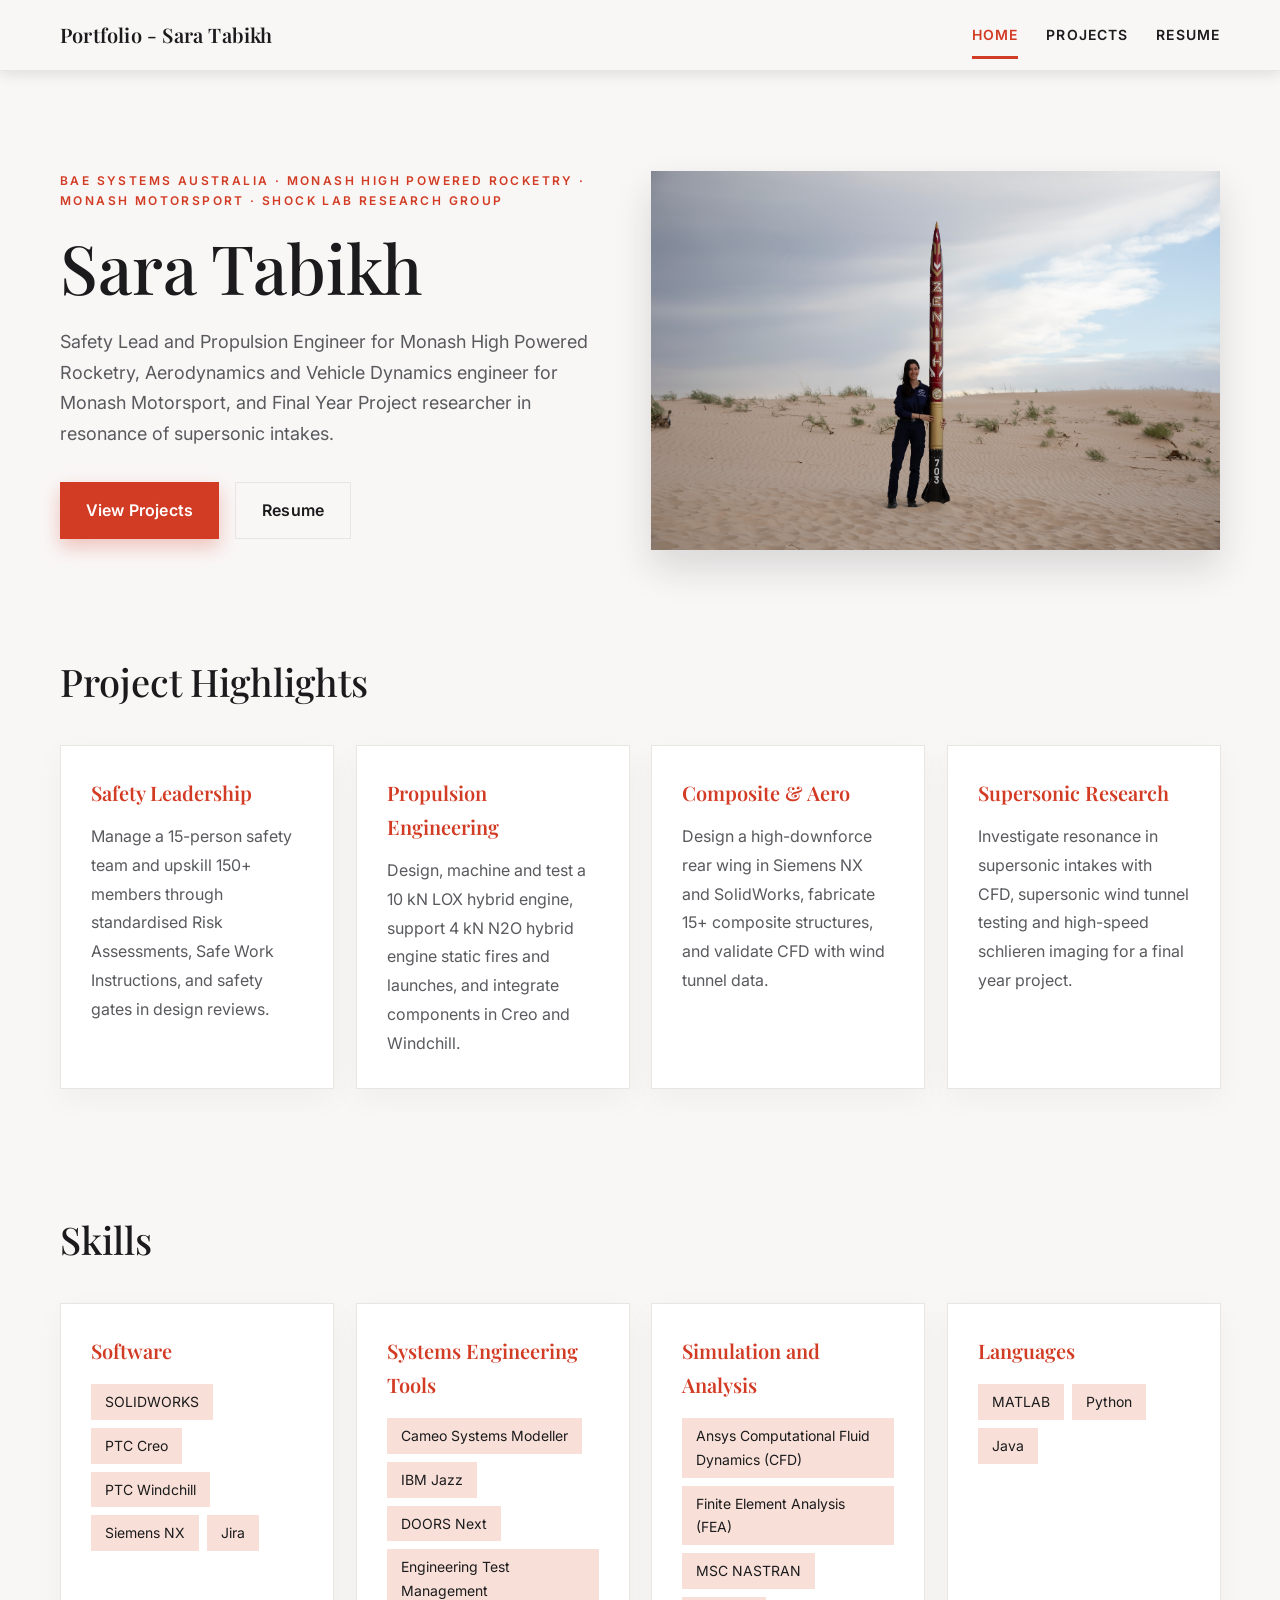
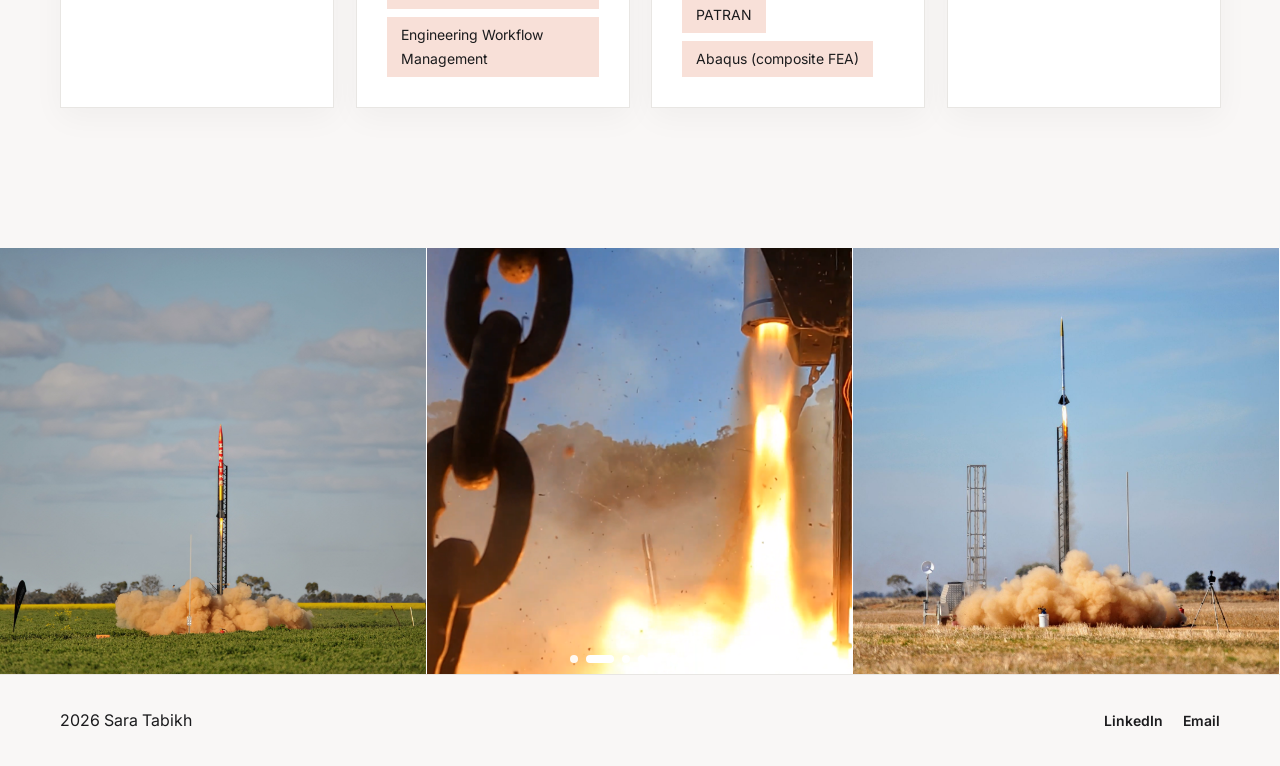
==== index.html @ 2ae7be63 "Add figure captions" ====
﻿<!DOCTYPE html>
<html lang="en">
<head>
    <meta charset="UTF-8">
    <meta name="viewport" content="width=device-width, initial-scale=1.0">
    <title>Sara Tabikh — Engineering Portfolio</title>
    <link rel="stylesheet" href="style.css">
</head>
<body>
    <nav class="navbar">
        <div class="container nav-container">
            <div class="nav-brand"><a href="index.html">Portfolio - Sara Tabikh</a></div>
            <ul class="nav-tabs">
                <li><a href="index.html" class="tab-link active">Home</a></li>
                <li class="nav-dropdown">
                    <a href="projects.html" class="tab-link">Projects</a>
                    <div class="dropdown-menu">
                        <a href="project-safety-mhpr.html">Safety in MHPR</a>
                        <a href="project-solaris-mkiii.html">Solaris MkIII</a>
                        <a href="project-zenith.html">Project Zenith</a>
                        <a href="project-motorsport.html">Monash Motorsport</a>
                        <a href="project-intakes.html">Resonance in Supersonic Intakes</a>
                            <a href="project-bigbino.html">Bigbino Engine</a>
                    </div>
                </li>
                <li><a href="resume.pdf" class="tab-link resume-link" target="_blank">Resume</a></li>
            </ul>
        </div>
    </nav>

    <main class="main-content">
        <section class="hero">
            <div class="container hero-grid">
                <div class="hero-copy">
                    <p class="eyebrow">BAE Systems Australia · Monash High Powered Rocketry · Monash Motorsport · Shock Lab Research Group</p>
                    <h1>Sara Tabikh</h1>
                    <p class="hero-description">
                        Safety Lead and Propulsion Engineer for Monash High Powered Rocketry, Aerodynamics and Vehicle Dynamics engineer for Monash Motorsport, and Final Year Project researcher in resonance of supersonic intakes.
                    </p>
                    <div class="hero-actions">
                        <a href="projects.html" class="btn btn-primary">View Projects</a>
                        <a href="resume.pdf" class="btn btn-secondary" target="_blank">Resume</a>
                    </div>
                </div>
                <div class="hero-float">
                    <img src="images/front-page-pic.jpg" alt="Sara" />
                </div>
            </div>
        </section>

        

        <section class="summary-section">
            <div class="container">
                <h2>Project Highlights</h2>
                <div class="summary-grid">
                    <div class="summary-card">
                        <h3>Safety Leadership</h3>
                        <p>Manage a 15-person safety team and upskill 150+ members through standardised Risk Assessments, Safe Work Instructions, and safety gates in design reviews.</p>
                    </div>
                    <div class="summary-card">
                        <h3>Propulsion Engineering</h3>
                        <p>Design, machine and test a 10 kN LOX hybrid engine, support 4 kN N2O hybrid engine static fires and launches, and integrate components in Creo and Windchill.</p>
                    </div>
                    <div class="summary-card">
                        <h3>Composite & Aero</h3>
                        <p>Design a high-downforce rear wing in Siemens NX and SolidWorks, fabricate 15+ composite structures, and validate CFD with wind tunnel data.</p>
                    </div>
                    <div class="summary-card">
                        <h3>Supersonic Research</h3>
                        <p>Investigate resonance in supersonic intakes with CFD, supersonic wind tunnel testing and high-speed schlieren imaging for a final year project.</p>
                    </div>
                </div>
            </div>
        </section>
        <section class="skills-section">
            <div class="container">
                <h2>Skills</h2>
                <div class="skills-grid">
                    <div class="skill-card">
                        <h3>Software</h3>
                        <ul class="skill-list">
                            <li>SOLIDWORKS</li>
                            <li>PTC Creo</li>
                            <li>PTC Windchill</li>
                            <li>Siemens NX</li>
                            <li>Jira</li>
                        </ul>
                    </div>
                    <div class="skill-card">
                        <h3>Systems Engineering Tools</h3>
                        <ul class="skill-list">
                            <li>Cameo Systems Modeller</li>
                            <li>IBM Jazz</li>
                            <li>DOORS Next</li>
                            <li>Engineering Test Management</li>
                            <li>Engineering Workflow Management</li>
                        </ul>
                    </div>
                    <div class="skill-card">
                        <h3>Simulation and Analysis</h3>
                        <ul class="skill-list">
                            <li>Ansys Computational Fluid Dynamics (CFD)</li>
                            <li>Finite Element Analysis (FEA)</li>
                            <li>MSC NASTRAN</li>
                            <li>PATRAN</li>
                            <li>Abaqus (composite FEA)</li>
                        </ul>
                    </div>
                    <div class="skill-card">
                        <h3>Languages</h3>
                        <ul class="skill-list">
                            <li>MATLAB</li>
                            <li>Python</li>
                            <li>Java</li>
                        </ul>
                    </div>
                </div>
            </div>
        </section>
        <section class="carousel-section full-bleed">
            <div class="carousel" id="homepage-carousel">
                <div class="carousel-track">
                    <div class="carousel-item"><img src="images/zenith-launch.jpg" alt="Zenith rocket launch"></div>
                    <div class="carousel-item"><img src="images/solaris-mkii-hotfire.png" alt="Solaris MkII hotfire"></div>
                    <div class="carousel-item"><img src="images/solaris-first-launch.jpg" alt="Solaris first launch"></div>
                    <div class="carousel-item"><img src="images/toothless-on-rail.jpg" alt="Toothless rocket on rail"></div>
                    <div class="carousel-item"><img src="images/toothless-rocket.jpg" alt="Toothless rocket"></div>
                    <div class="carousel-item"><img src="images/front-wing-livery.jpg" alt="Front wing livery"></div>
                    <div class="carousel-item"><img src="images/dynamics-motorsport-team.jpg" alt="Monash Motorsport team"></div>
                    <div class="carousel-item"><img src="images/resin-infusion-2-carbon-kevlar-seat.jpg" alt="Carbon Kevlar seat infusion"></div>
                </div>
                <div class="carousel-dots" aria-hidden="false"></div>
                <div class="carousel-hotspot left" aria-hidden="true"></div>
                <div class="carousel-hotspot right" aria-hidden="true"></div>
                <button class="carousel-control left" aria-label="Previous"><span class="arrow">◀</span></button>
                <button class="carousel-control right" aria-label="Next"><span class="arrow">▶</span></button>
            </div>
        </section>
    </main>

    <footer class="footer">
        <div class="container footer-content">
            <p>2026 Sara Tabikh</p>
            <div class="footer-links">
                <a href="https://www.linkedin.com/in/sara-tabikh-1202411ab" target="_blank">LinkedIn</a>
                <a href="mailto:saratabikh1@gmail.com">Email</a>
            </div>
        </div>
    </footer>

    <script src="script.js"></script>
</body>
</html>
---- style.css ----
﻿@import url('https://fonts.googleapis.com/css2?family=Playfair+Display:wght@400;500;600;700&family=Inter:wght@400;500;600;700&display=swap');

:root {
    --cream: #f9f7f6;
    --surface: #fdfdfc;
    --accent: #d23b24;
    --accent-hover: #b32a1a;
    --accent-soft: #f8e0d8;
    --text: #1b1b1d;
    --muted: #595a5e;
    --border: #e8e6e3;
    --button: #d23b24;
    --button-hover: #b32a1a;
    --card: #ffffff;
    --shadow: rgba(25, 25, 28, 0.1);
    --font-serif: 'Playfair Display', Georgia, 'Times New Roman', serif;
    --font-sans: 'Inter', system-ui, -apple-system, BlinkMacSystemFont, 'Segoe UI', sans-serif;
}

* {
    margin: 0;
    padding: 0;
    box-sizing: border-box;
}

html {
    scroll-behavior: smooth;
}

body {
    font-family: var(--font-sans);
    background-color: var(--cream);
    color: var(--text);
    line-height: 1.7;
    -webkit-font-smoothing: antialiased;
}

.container {
    max-width: 1200px;
    margin: 0 auto;
    padding: 0 20px;
}

.navbar {
    background-color: var(--cream);
    border-bottom: 1px solid var(--border);
    position: sticky;
    top: 0;
    z-index: 100;
    box-shadow: 0 4px 12px var(--shadow);
}

.navbar .container {
    display: flex;
    justify-content: space-between;
    align-items: center;
    padding: 18px 20px;
}

.nav-brand a {
    text-decoration: none;
    font-family: var(--font-serif);
    font-size: 20px;
    font-weight: 600;
    letter-spacing: 0.01em;
    color: var(--text);
}

.nav-tabs {
    display: flex;
    list-style: none;
    gap: 28px;
    align-items: center;
}

.tab-link {
    text-decoration: none;
    color: var(--text);
    font-weight: 600;
    font-size: 14px;
    letter-spacing: 0.08em;
    text-transform: uppercase;
    padding: 8px 0;
    transition: color 0.25s ease;
}

.tab-link:hover,
.tab-link.active {
    color: var(--accent);
}

.nav-dropdown {
    position: relative;
}

/* invisible bridge so hover doesn't drop off when moving from the tab to the menu */
.nav-dropdown::before {
    content: "";
    position: absolute;
    left: 0;
    right: 0;
    top: 100%;
    height: 10px;
}

.dropdown-menu {
    display: none;
    position: absolute;
    top: 100%;
    left: 0;
    width: 240px;
    background-color: var(--card);
    border: 1px solid var(--border);
    border-radius: 0;
    box-shadow: 0 14px 32px rgba(0, 0, 0, 0.12);
    padding: 8px 0;
    margin-top: 6px;
    z-index: 200;
}

.nav-dropdown:hover .dropdown-menu {
    display: block;
}

.nav-dropdown.open .dropdown-menu {
    display: block;
}

@media (max-width: 768px) {
    .nav-dropdown:hover .dropdown-menu {
        display: none;
    }
}

.dropdown-menu a {
    display: block;
    padding: 12px 18px;
    color: var(--text);
    text-decoration: none;
    font-size: 14px;
    transition: background 0.2s ease, color 0.2s ease;
}

.dropdown-menu a:hover {
    background-color: var(--accent-soft);
    color: var(--accent-hover);
}

/* Active tab underline */
.tab-link.active {
    position: relative;
}

.tab-link.active::after {
    content: "";
    position: absolute;
    left: 0;
    right: 0;
    height: 3px;
    background: var(--accent);
    bottom: -8px;
    border-radius: 0;
}

.btn {
    display: inline-flex;
    align-items: center;
    justify-content: center;
    padding: 14px 26px;
    border-radius: 0;
    text-decoration: none;
    transition: transform 0.2s ease, background 0.2s ease, box-shadow 0.2s ease;
    font-weight: 600;
    letter-spacing: 0.01em;
}

.btn:hover {
    transform: translateY(-2px);
}

.btn-primary {
    background-color: var(--button);
    color: #ffffff;
    box-shadow: 0 8px 18px rgba(210, 59, 36, 0.28);
}

.btn-primary:hover {
    background-color: var(--button-hover);
}

.btn-secondary {
    background-color: transparent;
    color: var(--text);
    border: 1px solid var(--border);
}

.btn-secondary:hover {
    border-color: var(--text);
}

.hero {
    padding: 100px 0 80px;
    position: relative;
    overflow: visible;
}

.hero-grid {
    display: grid;
    grid-template-columns: repeat(4, minmax(0, 1fr));
    gap: 22px;
    align-items: start;
}

.hero-copy {
    grid-column: 1 / 3;
    max-width: 560px; /* tighter text column */
}

.eyebrow {
    text-transform: uppercase;
    letter-spacing: 0.2em;
    font-size: 12px;
    font-weight: 600;
    color: var(--accent);
    margin-bottom: 20px;
}

.hero-copy h1 {
    font-family: var(--font-serif);
    font-size: clamp(44px, 6vw, 68px);
    font-weight: 500;
    line-height: 1.02;
    margin-bottom: 26px;
}

.hero-description {
    max-width: 720px;
    font-size: 18px;
    color: var(--muted);
    margin-bottom: 32px;
}

.hero-actions {
    display: flex;
    gap: 16px;
    flex-wrap: wrap;
}

/* tighter hero for the Projects page */
.hero-compact {
    padding-bottom: 20px;
}

.summary-section {
    padding: 20px 0 120px;
}

/* Hero photo (spans columns 3-4, aligned to the project highlight cards) */
.hero-float {
    grid-column: 3 / 5;
    width: 100%;
    border-radius: 0;
    box-shadow: 0 18px 36px rgba(25, 25, 28, 0.14);
}

.hero-float img {
    display: block;
    width: 100%;
    height: auto;
}

@media (max-width: 1180px) {
    .hero-grid {
        grid-template-columns: 1fr;
        gap: 36px;
    }

    .hero-copy {
        grid-column: auto;
        max-width: 100%;
    }

    .hero-float {
        grid-column: auto;
        max-width: 100%;
    }

    .summary-grid {
        grid-template-columns: repeat(3, minmax(0, 1fr));
    }
}

.summary-section h2,
.skills-section h2 {
    font-family: var(--font-serif);
    font-size: clamp(30px, 4vw, 38px);
    font-weight: 500;
    margin-bottom: 30px;
}

.summary-grid {
    display: grid;
    grid-template-columns: repeat(4, minmax(0, 1fr));
    gap: 22px;
}

.summary-card {
    background-color: var(--card);
    border: 1px solid var(--border);
    border-radius: 0;
    padding: 30px;
    box-shadow: 0 10px 30px rgba(0, 0, 0, 0.04);
    transition: transform 0.25s ease, box-shadow 0.25s ease;
}

.summary-card:hover {
    transform: translateY(-4px);
    box-shadow: 0 18px 40px rgba(25, 25, 28, 0.08);
}

.summary-card h3 {
    font-family: var(--font-serif);
    font-size: 20px;
    font-weight: 600;
    margin-bottom: 12px;
    color: var(--button);
}

.summary-card p {
    color: var(--muted);
    line-height: 1.8;
}

.skills-section {
    padding-bottom: 120px;
}

.skills-grid {
    display: grid;
    grid-template-columns: repeat(auto-fit, minmax(250px, 1fr));
    gap: 22px;
}

.skill-card {
    background-color: var(--card);
    border: 1px solid var(--border);
    border-radius: 0;
    padding: 30px;
    box-shadow: 0 10px 30px rgba(0, 0, 0, 0.04);
    transition: transform 0.25s ease, box-shadow 0.25s ease;
}

.skill-card:hover {
    transform: translateY(-4px);
    box-shadow: 0 18px 40px rgba(25, 25, 28, 0.08);
}

.skill-card h3 {
    font-family: var(--font-serif);
    font-size: 20px;
    font-weight: 600;
    margin-bottom: 16px;
    color: var(--button);
}

.skill-list {
    list-style: none;
    display: flex;
    flex-wrap: wrap;
    gap: 8px;
}

.skill-list li {
    background-color: var(--accent-soft);
    color: var(--text);
    border-radius: 0;
    padding: 6px 14px;
    font-size: 14px;
}

.projects-grid {
    display: grid;
    grid-template-columns: repeat(auto-fit, minmax(280px, 1fr));
    gap: 24px;
    margin-top: 40px;
}

.project-tile {
    display: block;
    background-color: var(--card);
    border: 1px solid var(--border);
    border-radius: 0;
    overflow: hidden;
    text-decoration: none;
    color: inherit;
    transition: transform 0.25s ease, box-shadow 0.25s ease;
}

.project-tile:hover {
    transform: translateY(-4px);
    box-shadow: 0 18px 40px rgba(25, 25, 28, 0.08);
}

.project-card-image {
    min-height: 220px;
    display: grid;
    place-items: center;
    background-color: var(--accent-soft);
    color: var(--muted);
    font-size: 14px;
    font-style: italic;
    text-transform: uppercase;
    letter-spacing: 0.08em;
}

.project-card-image[src] {
    display: block;
    width: 100%;
    height: 220px;
    object-fit: cover;
    background-color: transparent;
}

.project-card-body {
    padding: 24px;
}

.project-card-body h3 {
    font-family: var(--font-serif);
    font-size: 22px;
    font-weight: 600;
    margin-bottom: 14px;
}

.project-card-body p {
    color: var(--muted);
    line-height: 1.8;
}

.footer {
    background-color: var(--cream);
    border-top: 1px solid var(--border);
    padding: 32px 0;
}

.footer-content {
    display: flex;
    justify-content: space-between;
    align-items: center;
    gap: 20px;
}

.footer-links {
    display: flex;
    gap: 20px;
}

.footer-links a {
    color: var(--text);
    text-decoration: none;
    font-weight: 600;
    font-size: 14px;
    transition: color 0.2s ease;
}

.footer-links a:hover {
    color: var(--accent);
}

/* Scroll reveal */
html.js .reveal {
    opacity: 0;
    transform: translateY(30px);
    transition: opacity 0.7s cubic-bezier(0.22, 0.61, 0.36, 1),
                transform 0.7s cubic-bezier(0.22, 0.61, 0.36, 1);
    will-change: opacity, transform;
}

html.js .reveal.in-view {
    opacity: 1;
    transform: none;
}

/* Hero entrance */
@keyframes rise {
    from { opacity: 0; transform: translateY(26px); }
    to { opacity: 1; transform: none; }
}

.hero-copy {
    animation: rise 0.8s cubic-bezier(0.22, 0.61, 0.36, 1) both;
}

.hero-float {
    animation: rise 0.8s cubic-bezier(0.22, 0.61, 0.36, 1) 0.12s both;
}

@media (prefers-reduced-motion: reduce) {
    html { scroll-behavior: auto; }
    html.js .reveal {
        opacity: 1;
        transform: none;
        transition: none;
    }
    .hero-copy,
    .hero-float {
        animation: none;
    }
}

@media (max-width: 900px) {
    .navbar .container {
        flex-direction: column;
        align-items: stretch;
        gap: 16px;
    }

    .nav-tabs {
        justify-content: center;
        flex-wrap: wrap;
    }

    .hero {
        padding-top: 70px;
    }

    .hero-grid {
        grid-template-columns: 1fr;
    }

    /* hero photo stacks below the copy in single-column layout */

    .hero-copy {
        max-width: 100%;
    }

    .summary-grid {
        grid-template-columns: repeat(2, minmax(0, 1fr));
    }

    .footer-content {
        flex-direction: column;
        align-items: flex-start;
        text-align: left;
    }
}

@media (max-width: 640px) {
    .hero-description {
        font-size: 16px;
    }

    .hero-actions {
        flex-direction: column;
    }

    .summary-grid {
        grid-template-columns: 1fr;
    }

    .project-card-body {
        padding: 20px;
    }

    .footer-content {
        align-items: flex-start;
    }
}

/* Carousel styles */
.carousel-section {
    padding: 40px 0 60px;
}

.carousel-section h2 {
    font-size: 22px;
    margin-bottom: 18px;
}

.carousel {
    position: relative;
    overflow: hidden;
}

.carousel-track {
    display: flex;
    transition: transform 0.56s cubic-bezier(.2,.9,.2,1);
    will-change: transform;
    gap: 0;
}

.carousel-item {
    flex: 0 0 calc(100% / 3);
    padding: 0;
    box-sizing: border-box;
}

.carousel-placeholder {
    height: auto;
    aspect-ratio: 1 / 1;
    border-radius: 0;
    display: grid;
    place-items: center;
    color: var(--muted);
    font-style: italic;
    font-weight: 700;
}

.carousel-item img {
    display: block;
    width: 100%;
    aspect-ratio: 1 / 1;
    object-fit: cover;
    border-right: 1px solid #ffffff;
}

.carousel-item:last-child img {
    border-right: none;
}

.shade-1 { background: #f2efe9; }
.shade-2 { background: #e9e6f0; }
.shade-3 { background: #efe8e6; }
.shade-4 { background: #f6efe6; }
.shade-5 { background: #eceff6; }
.shade-6 { background: #f3f3e8; }

.carousel-control {
    position: absolute;
    top: 10px;
    bottom: 10px;
    width: 56px;
    display: flex;
    align-items: center;
    justify-content: center;
    background: rgba(255, 255, 255, 0.7);
    color: var(--text);
    border: none;
    border-radius: 0;
    opacity: 0;
    transform: translateY(0);
    transition: opacity 0.18s ease, background 0.18s ease;
    cursor: pointer;
    z-index: 400; /* keep controls above hotspots */
}

.carousel-control.left { left: 8px; }
.carousel-control.right { right: 8px; }


/* Show controls only when hovering hotspots or the controls themselves */
.carousel-hotspot.left:hover ~ .carousel-control.left,
.carousel-hotspot.right:hover ~ .carousel-control.right,
.carousel-control.left:hover,
.carousel-control.right:hover {
    opacity: 1;
}

/* full-bleed layout */
.carousel-section.full-bleed {
    width: 100vw;
    margin-left: calc(50% - 50vw);
    margin-right: calc(50% - 50vw);
    padding: 20px 0 0; /* sit right above the footer */
    background: transparent;
}

.carousel-item + .carousel-item .carousel-placeholder,
.carousel-item .carousel-placeholder {
    border-right: 1px solid #ffffff;
}

.carousel-item:last-child .carousel-placeholder {
    border-right: none;
}

/* Hotspot zones that trigger the arrow controls. They cover the leftmost and rightmost one-third of the carousel. */
.carousel-hotspot {
    position: absolute;
    top: 0;
    bottom: 0;
    width: 33.3333%;
    z-index: 100; /* lower than controls so clicks reach buttons */
    pointer-events: auto;
}
.carousel-hotspot.left { left: 0; }
.carousel-hotspot.right { right: 0; }

/* hide hotspots on small screens where touch controls are used */
@media (max-width: 560px) {
    .carousel-hotspot { display: none; }
}

/* Dots (indicator) */
.carousel-dots {
    position: absolute;
    left: 50%;
    transform: translateX(-50%);
    bottom: 12px;
    display: flex;
    gap: 8px;
    z-index: 450;
    align-items: center;
}
.carousel-dots .dot {
    width: 8px;
    height: 8px;
    border-radius: 999px;
    background: #ffffff;
    border: none;
    opacity: 0.9;
    transition: width 220ms ease, background 180ms ease, opacity 180ms ease;
    cursor: pointer;
}
.carousel-dots .dot.active {
    width: 28px; /* dash length when active */
    height: 8px;
    border-radius: 6px;
    background: #ffffff;
    opacity: 1;
}

@media (max-width: 560px) {
    .carousel-dots { bottom: 8px; }
    .carousel-dots .dot.active { width: 22px; }
}

.carousel-control .arrow {
    font-size: 20px;
}

@media (max-width: 900px) {
    .carousel-item { flex: 0 0 calc(100% / 2); }
}

@media (max-width: 560px) {
    .carousel-item { flex: 0 0 100%; }
    .carousel-placeholder { height: 200px; }
}
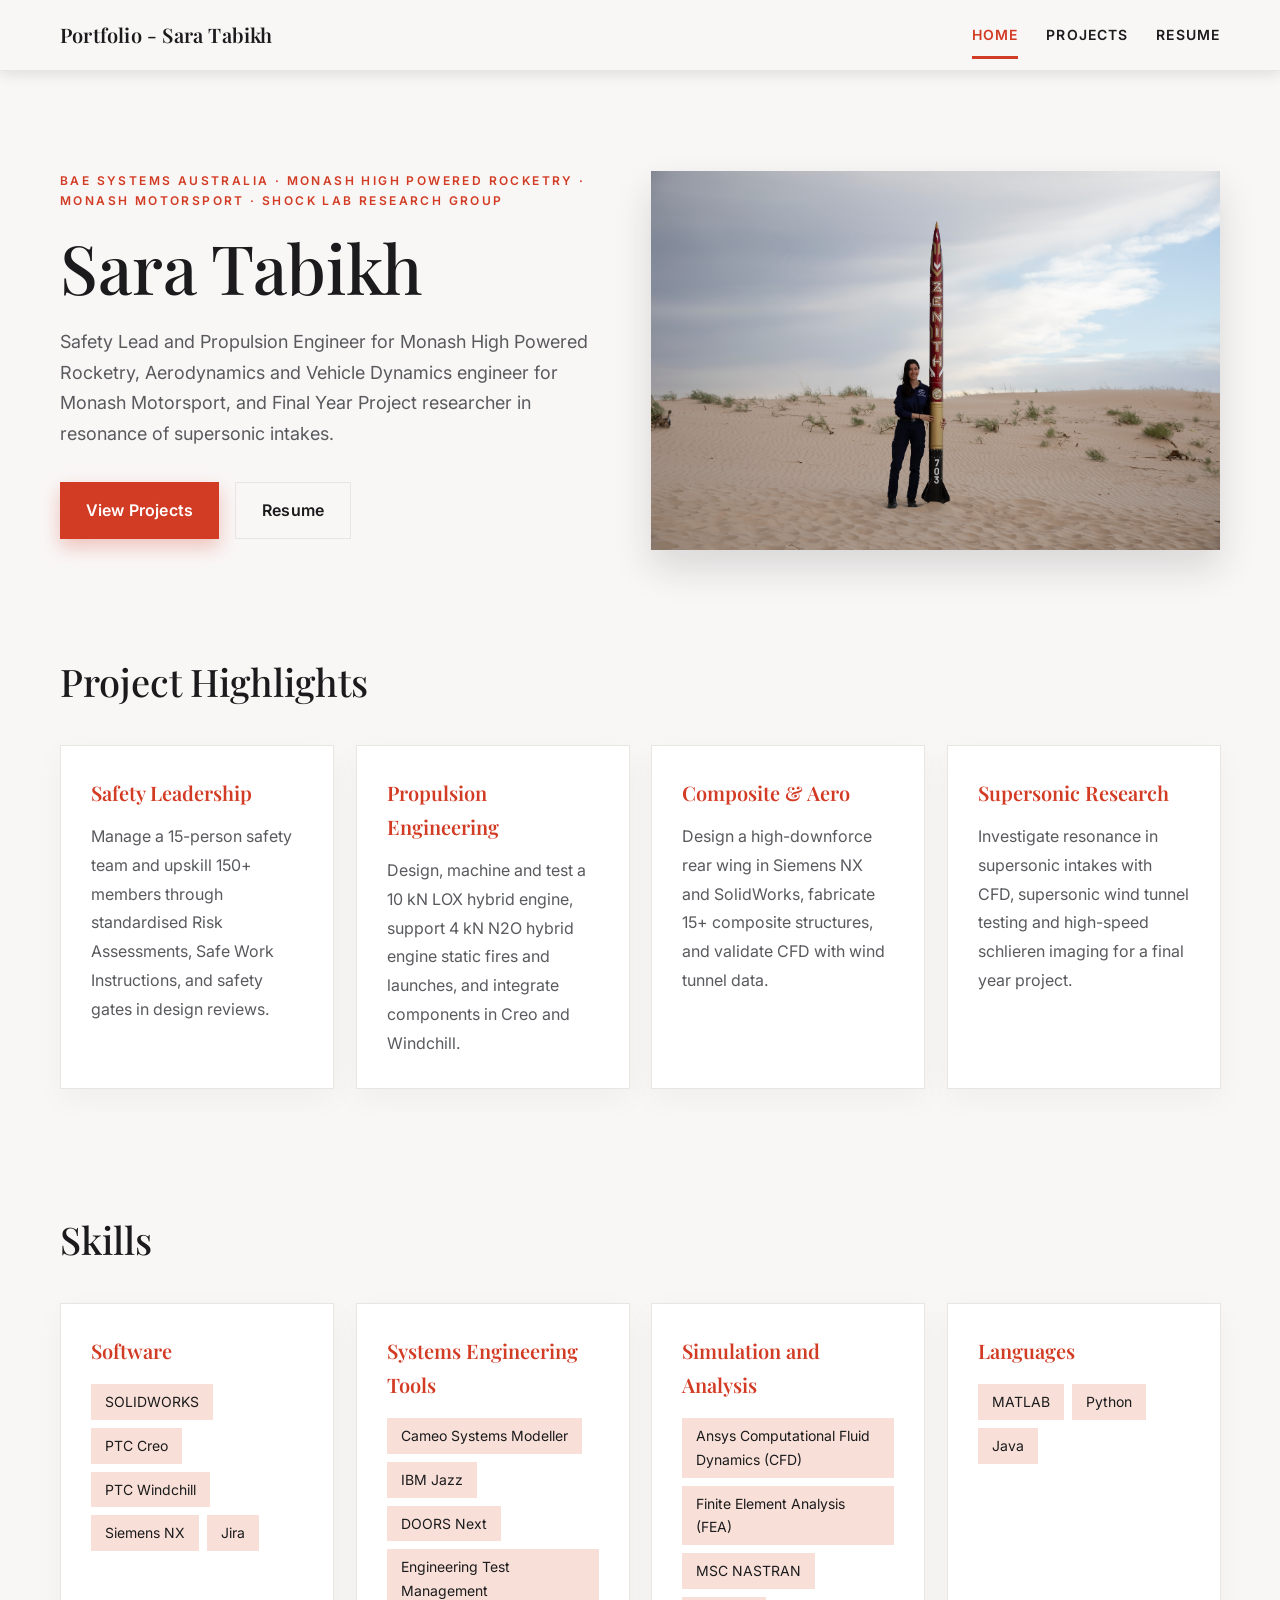
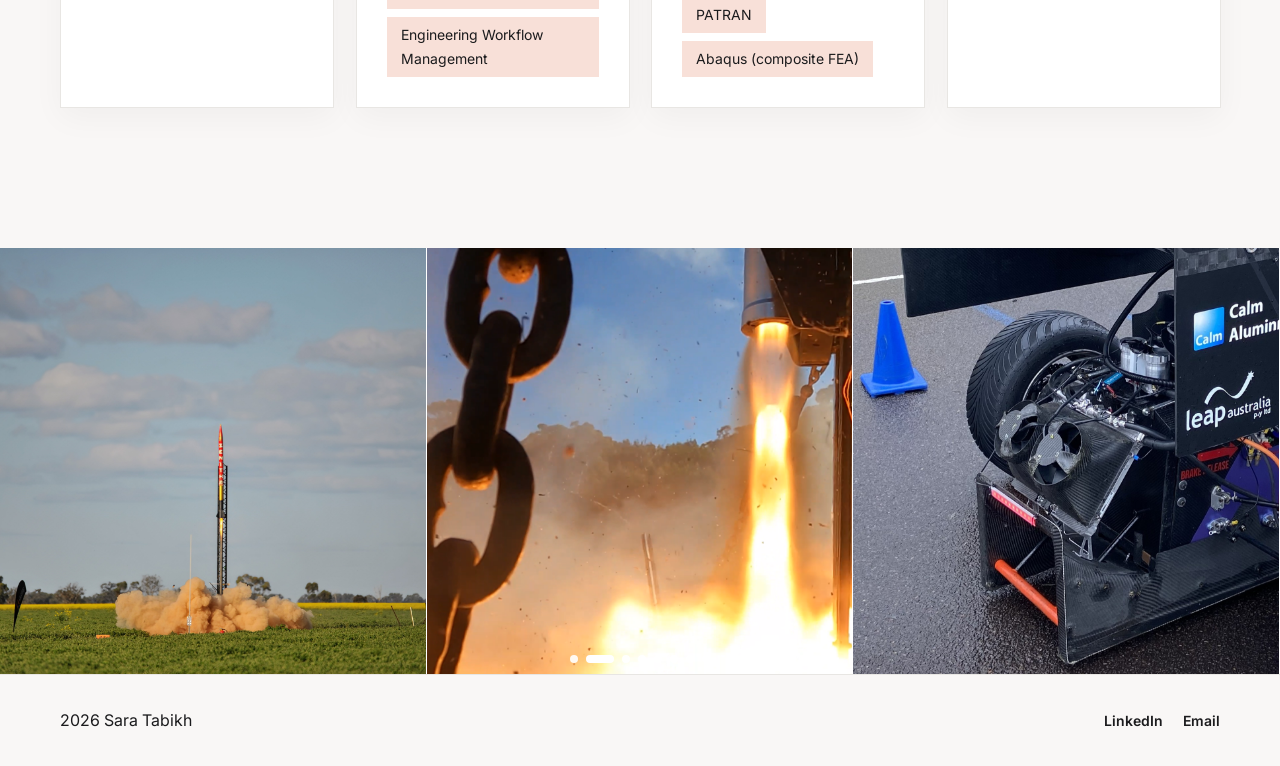
==== commit e394aa36: "Add fan shrouds" ====
--- a/index.html
+++ b/index.html
@@ -123,8 +123,8 @@
                 <div class="carousel-track">
                     <div class="carousel-item"><img src="images/zenith-launch.jpg" alt="Zenith rocket launch"></div>
                     <div class="carousel-item"><img src="images/solaris-mkii-hotfire.png" alt="Solaris MkII hotfire"></div>
-                    <div class="carousel-item"><img src="images/solaris-first-launch.jpg" alt="Solaris first launch"></div>
-                    <div class="carousel-item"><img src="images/toothless-on-rail.jpg" alt="Toothless rocket on rail"></div>
+                    <div class="carousel-item"><img src="images/motorsport-fan-shroud.jpg" alt="Monash Motorsport fan shroud"></div>
+                    <div class="carousel-item"><img src="images/motorsport-front-wing.jpg" alt="Motorsport front wing"></div>
                     <div class="carousel-item"><img src="images/toothless-rocket.jpg" alt="Toothless rocket"></div>
                     <div class="carousel-item"><img src="images/front-wing-livery.jpg" alt="Front wing livery"></div>
                     <div class="carousel-item"><img src="images/dynamics-motorsport-team.jpg" alt="Monash Motorsport team"></div>
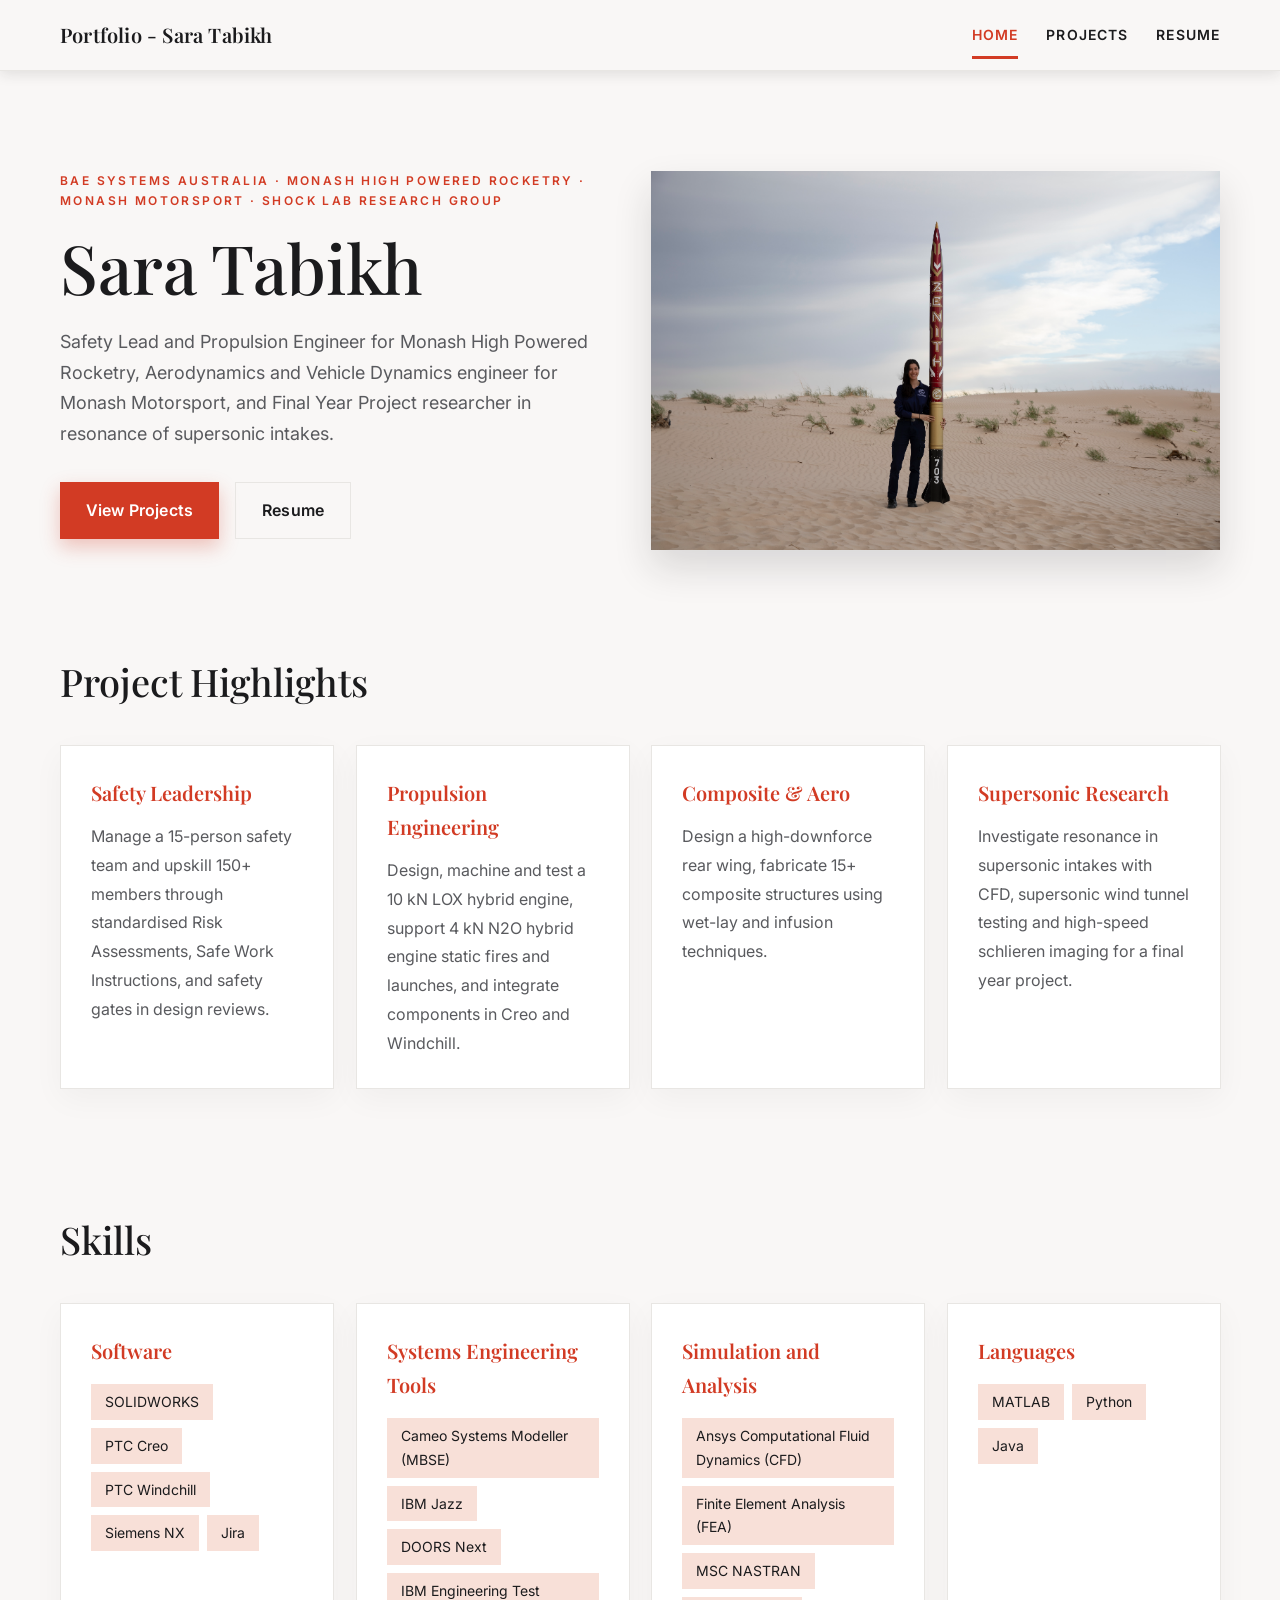
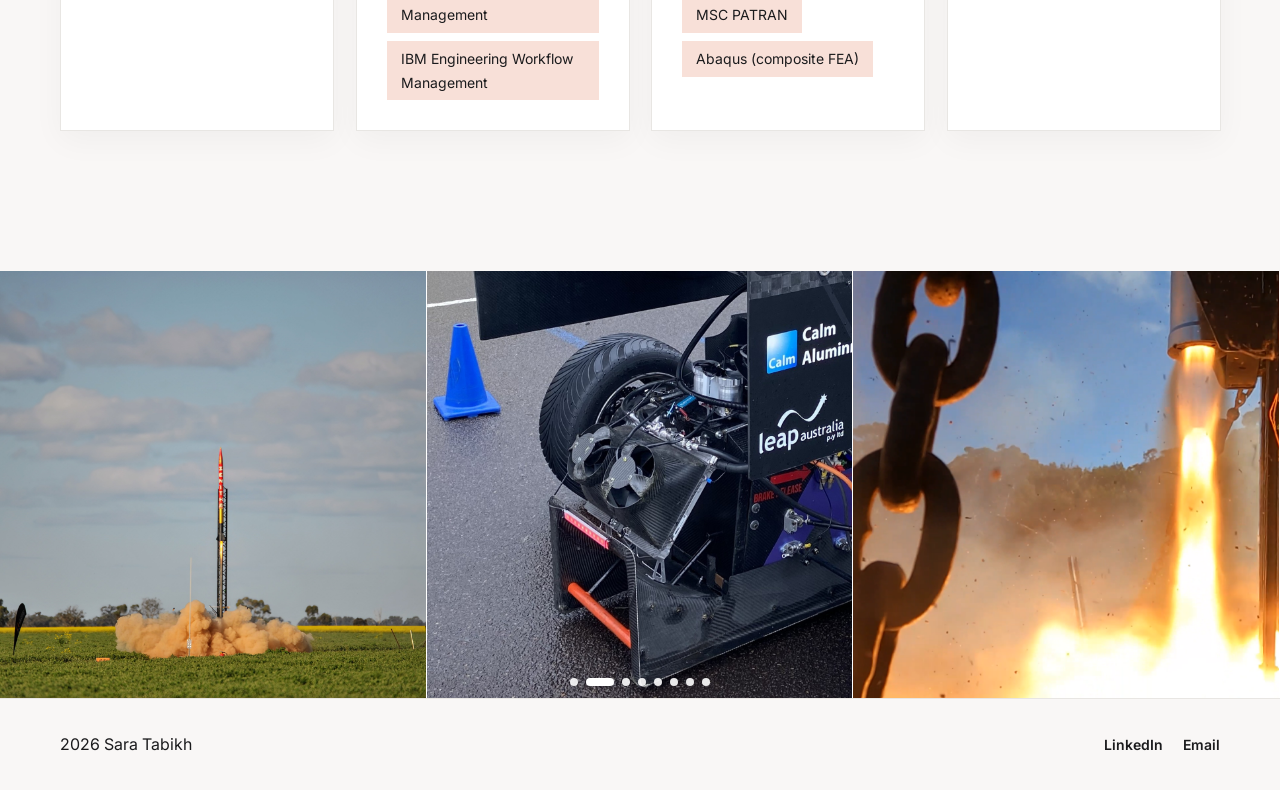
==== commit 3791f412: "Edit project page text" ====
--- a/index.html
+++ b/index.html
@@ -64,7 +64,7 @@
                     </div>
                     <div class="summary-card">
                         <h3>Composite & Aero</h3>
-                        <p>Design a high-downforce rear wing in Siemens NX and SolidWorks, fabricate 15+ composite structures, and validate CFD with wind tunnel data.</p>
+                        <p>Design a high-downforce rear wing, fabricate 15+ composite structures using wet-lay and infusion techniques.</p>
                     </div>
                     <div class="summary-card">
                         <h3>Supersonic Research</h3>
@@ -90,11 +90,11 @@
                     <div class="skill-card">
                         <h3>Systems Engineering Tools</h3>
                         <ul class="skill-list">
-                            <li>Cameo Systems Modeller</li>
+                            <li>Cameo Systems Modeller (MBSE)</li>
                             <li>IBM Jazz</li>
                             <li>DOORS Next</li>
-                            <li>Engineering Test Management</li>
-                            <li>Engineering Workflow Management</li>
+                            <li>IBM Engineering Test Management</li>
+                            <li>IBM Engineering Workflow Management</li>
                         </ul>
                     </div>
                     <div class="skill-card">
@@ -103,7 +103,7 @@
                             <li>Ansys Computational Fluid Dynamics (CFD)</li>
                             <li>Finite Element Analysis (FEA)</li>
                             <li>MSC NASTRAN</li>
-                            <li>PATRAN</li>
+                            <li>MSC PATRAN</li>
                             <li>Abaqus (composite FEA)</li>
                         </ul>
                     </div>
@@ -122,13 +122,13 @@
             <div class="carousel" id="homepage-carousel">
                 <div class="carousel-track">
                     <div class="carousel-item"><img src="images/zenith-launch.jpg" alt="Zenith rocket launch"></div>
+                    <div class="carousel-item"><img src="images/motorsport-fan-shroud.jpg" alt="Monash Motorsport fan shroud"></div>
                     <div class="carousel-item"><img src="images/solaris-mkii-hotfire.png" alt="Solaris MkII hotfire"></div>
-                    <div class="carousel-item"><img src="images/motorsport-fan-shroud.jpg" alt="Monash Motorsport fan shroud"></div>
-                    <div class="carousel-item"><img src="images/motorsport-front-wing.jpg" alt="Motorsport front wing"></div>
+                    <div class="carousel-item"><img src="images/motorsport-front-wing.jpeg" alt="Motorsport front wing"></div>
                     <div class="carousel-item"><img src="images/toothless-rocket.jpg" alt="Toothless rocket"></div>
-                    <div class="carousel-item"><img src="images/front-wing-livery.jpg" alt="Front wing livery"></div>
+                    <div class="carousel-item"><img src="images/resonator-and-baffles.jpg" alt="Resonator and injector baffles"></div>
                     <div class="carousel-item"><img src="images/dynamics-motorsport-team.jpg" alt="Monash Motorsport team"></div>
-                    <div class="carousel-item"><img src="images/resin-infusion-2-carbon-kevlar-seat.jpg" alt="Carbon Kevlar seat infusion"></div>
+                    <div class="carousel-item"><img src="images/meridian-launch-1.jpg" alt="Meridian launch"></div>
                 </div>
                 <div class="carousel-dots" aria-hidden="false"></div>
                 <div class="carousel-hotspot left" aria-hidden="true"></div>
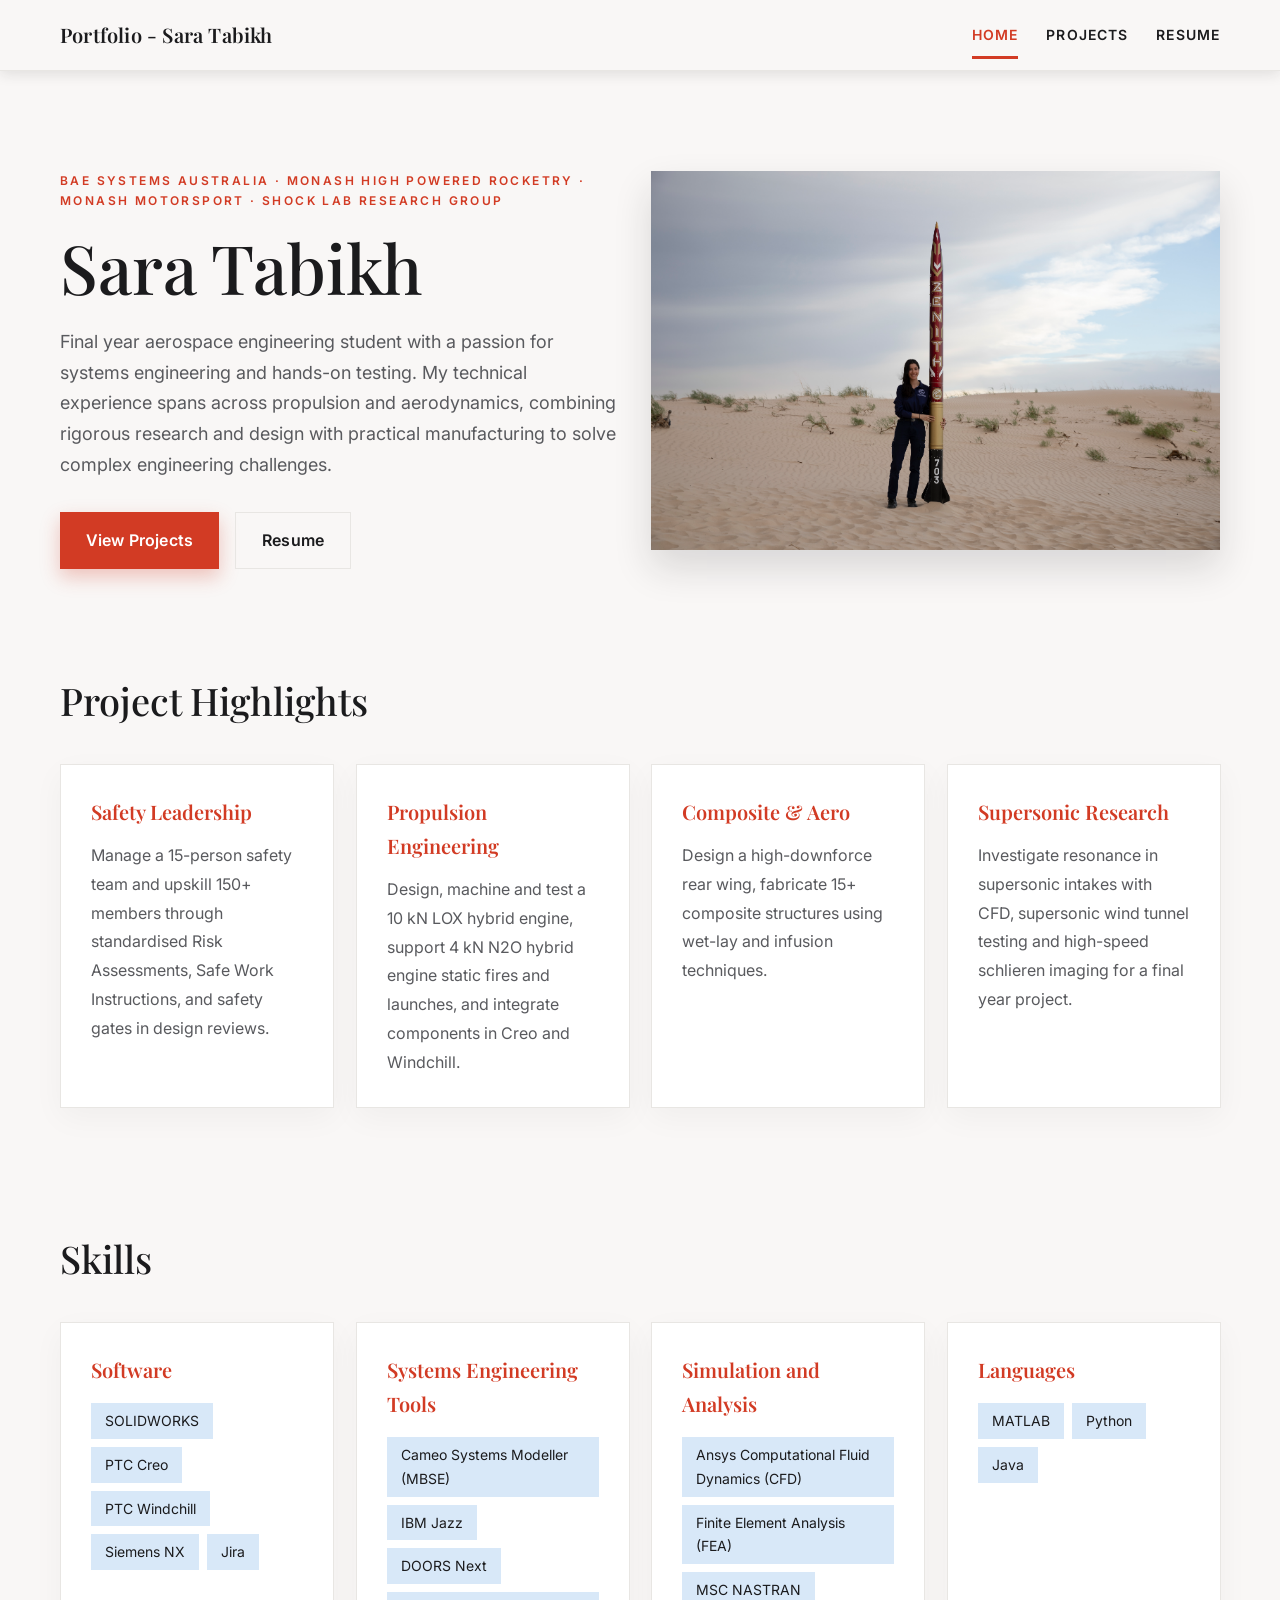
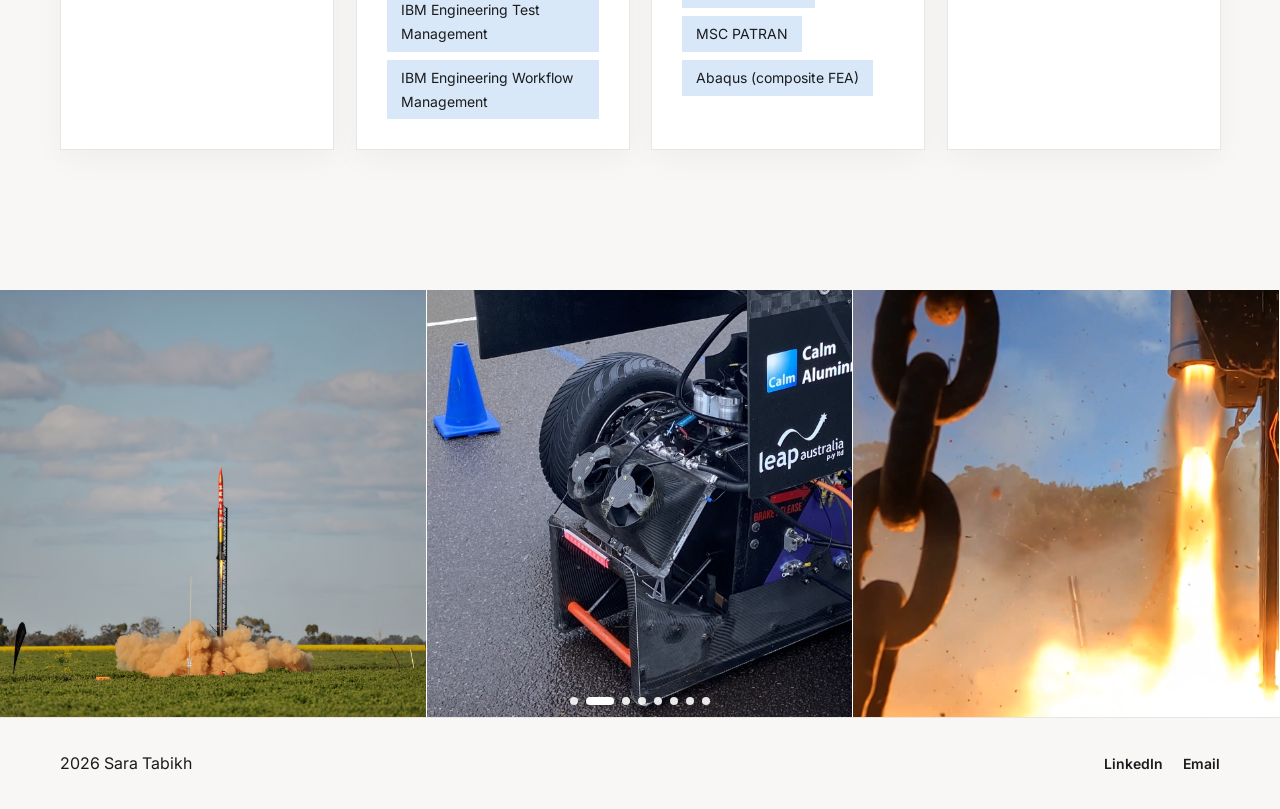
==== commit ad6ce2d2: "Edit general wording" ====
--- a/index.html
+++ b/index.html
@@ -35,7 +35,7 @@
                     <p class="eyebrow">BAE Systems Australia · Monash High Powered Rocketry · Monash Motorsport · Shock Lab Research Group</p>
                     <h1>Sara Tabikh</h1>
                     <p class="hero-description">
-                        Safety Lead and Propulsion Engineer for Monash High Powered Rocketry, Aerodynamics and Vehicle Dynamics engineer for Monash Motorsport, and Final Year Project researcher in resonance of supersonic intakes.
+                        Final year aerospace engineering student with a passion for systems engineering and hands-on testing. My technical experience spans across propulsion and aerodynamics, combining rigorous research and design with practical manufacturing to solve complex engineering challenges.
                     </p>
                     <div class="hero-actions">
                         <a href="projects.html" class="btn btn-primary">View Projects</a>
@@ -47,8 +47,6 @@
                 </div>
             </div>
         </section>
-
-        
 
         <section class="summary-section">
             <div class="container">
--- a/style.css
+++ b/style.css
@@ -5,7 +5,7 @@
     --surface: #fdfdfc;
     --accent: #d23b24;
     --accent-hover: #b32a1a;
-    --accent-soft: #f8e0d8;
+    --accent-soft: #d8e8f8; /*pink f8e0d8*/
     --text: #1b1b1d;
     --muted: #595a5e;
     --border: #e8e6e3;
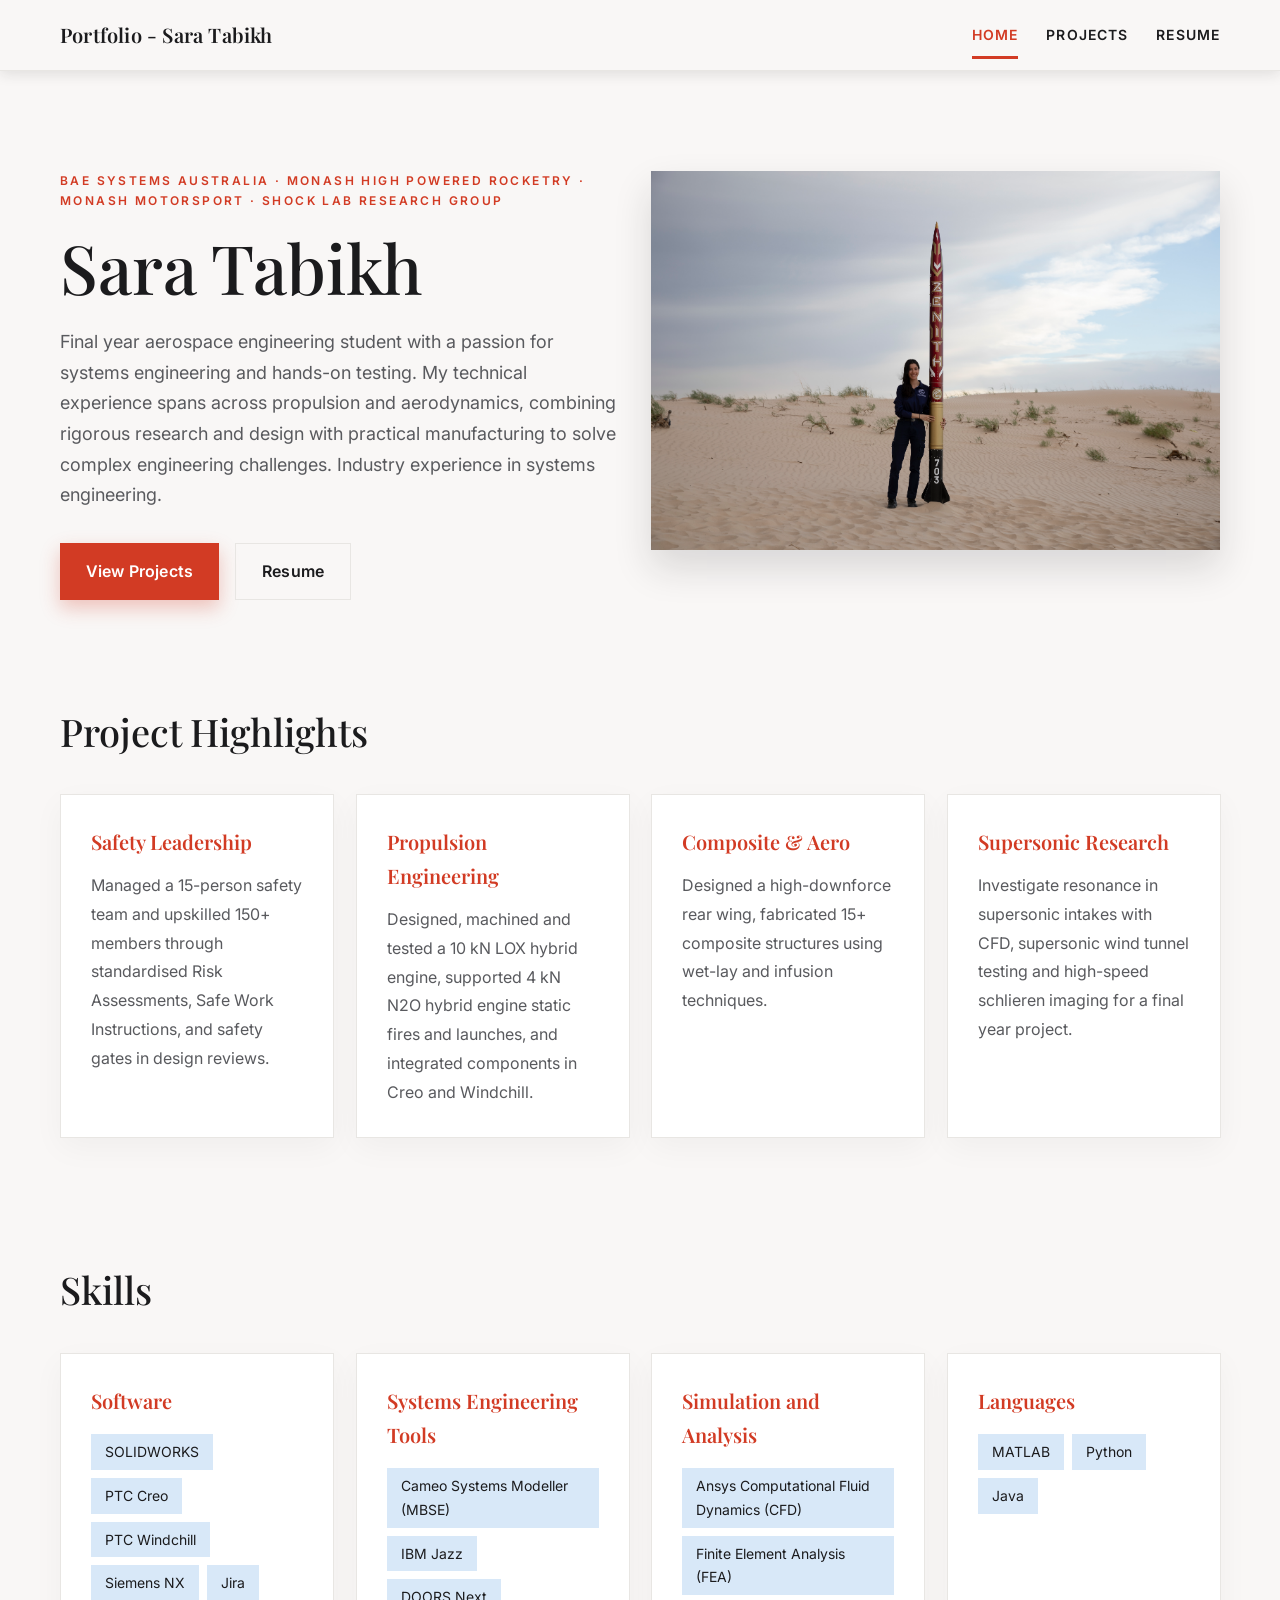
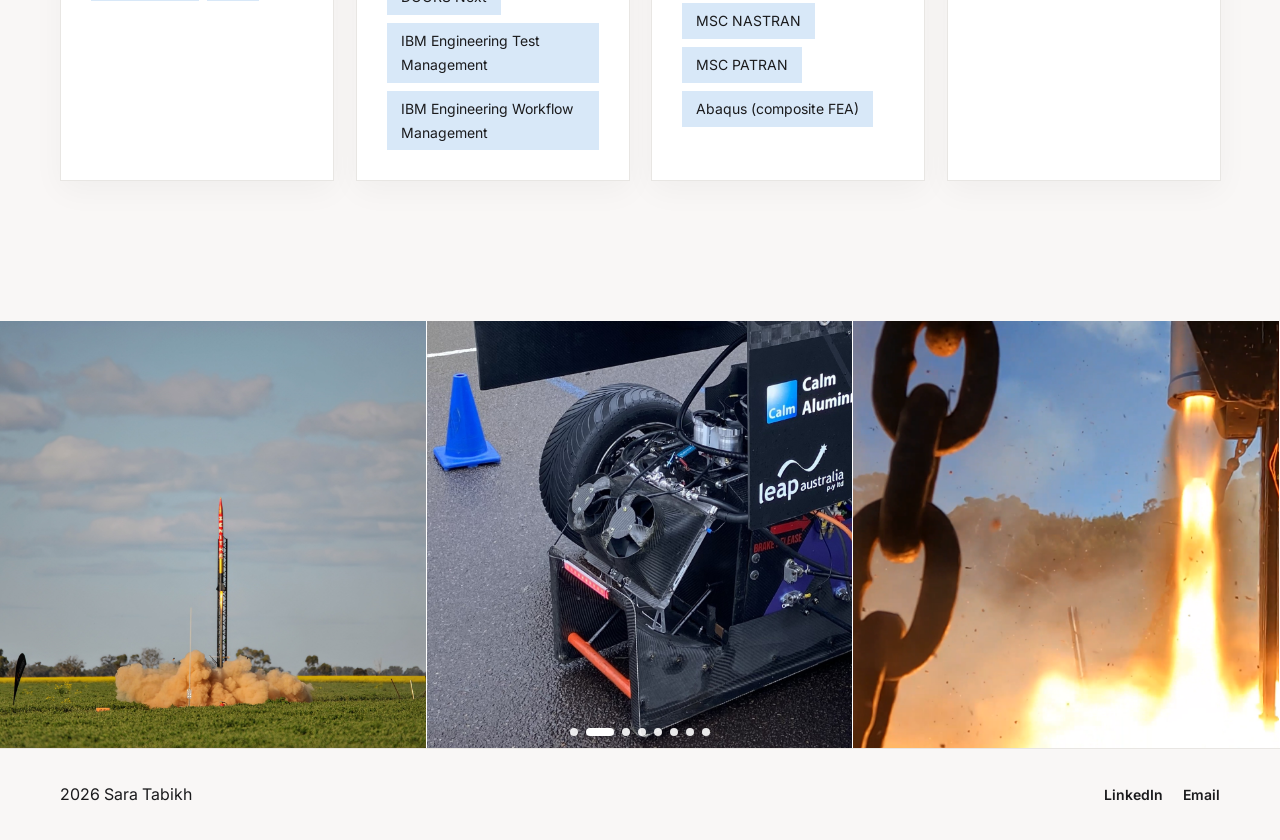
==== commit 763b2d7b: "Update tense, pov" ====
--- a/index.html
+++ b/index.html
@@ -35,7 +35,7 @@
                     <p class="eyebrow">BAE Systems Australia · Monash High Powered Rocketry · Monash Motorsport · Shock Lab Research Group</p>
                     <h1>Sara Tabikh</h1>
                     <p class="hero-description">
-                        Final year aerospace engineering student with a passion for systems engineering and hands-on testing. My technical experience spans across propulsion and aerodynamics, combining rigorous research and design with practical manufacturing to solve complex engineering challenges.
+                        Final year aerospace engineering student with a passion for systems engineering and hands-on testing. My technical experience spans across propulsion and aerodynamics, combining rigorous research and design with practical manufacturing to solve complex engineering challenges. Industry experience in systems engineering.
                     </p>
                     <div class="hero-actions">
                         <a href="projects.html" class="btn btn-primary">View Projects</a>
@@ -54,15 +54,15 @@
                 <div class="summary-grid">
                     <div class="summary-card">
                         <h3>Safety Leadership</h3>
-                        <p>Manage a 15-person safety team and upskill 150+ members through standardised Risk Assessments, Safe Work Instructions, and safety gates in design reviews.</p>
+                        <p>Managed a 15-person safety team and upskilled 150+ members through standardised Risk Assessments, Safe Work Instructions, and safety gates in design reviews.</p>
                     </div>
                     <div class="summary-card">
                         <h3>Propulsion Engineering</h3>
-                        <p>Design, machine and test a 10 kN LOX hybrid engine, support 4 kN N2O hybrid engine static fires and launches, and integrate components in Creo and Windchill.</p>
+                        <p>Designed, machined and tested a 10 kN LOX hybrid engine, supported 4 kN N2O hybrid engine static fires and launches, and integrated components in Creo and Windchill.</p>
                     </div>
                     <div class="summary-card">
                         <h3>Composite & Aero</h3>
-                        <p>Design a high-downforce rear wing, fabricate 15+ composite structures using wet-lay and infusion techniques.</p>
+                        <p>Designed a high-downforce rear wing, fabricated 15+ composite structures using wet-lay and infusion techniques.</p>
                     </div>
                     <div class="summary-card">
                         <h3>Supersonic Research</h3>
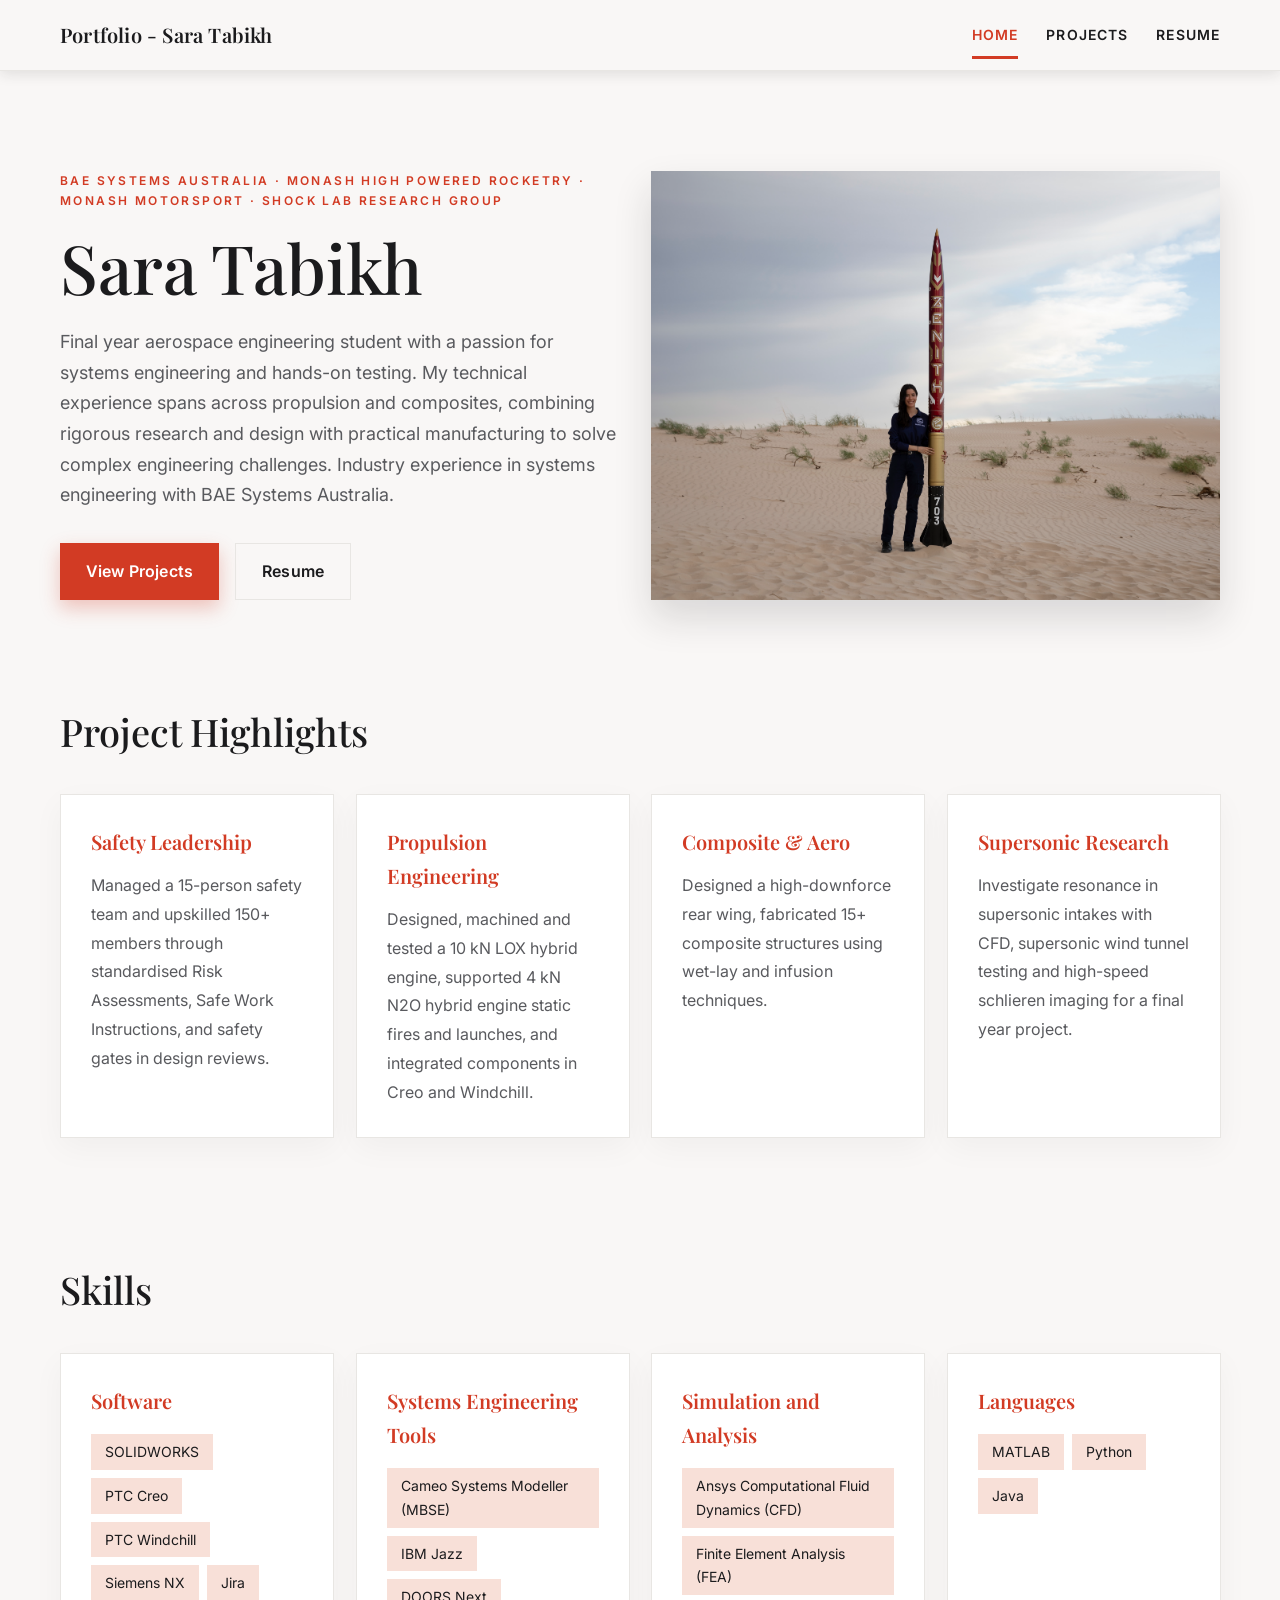
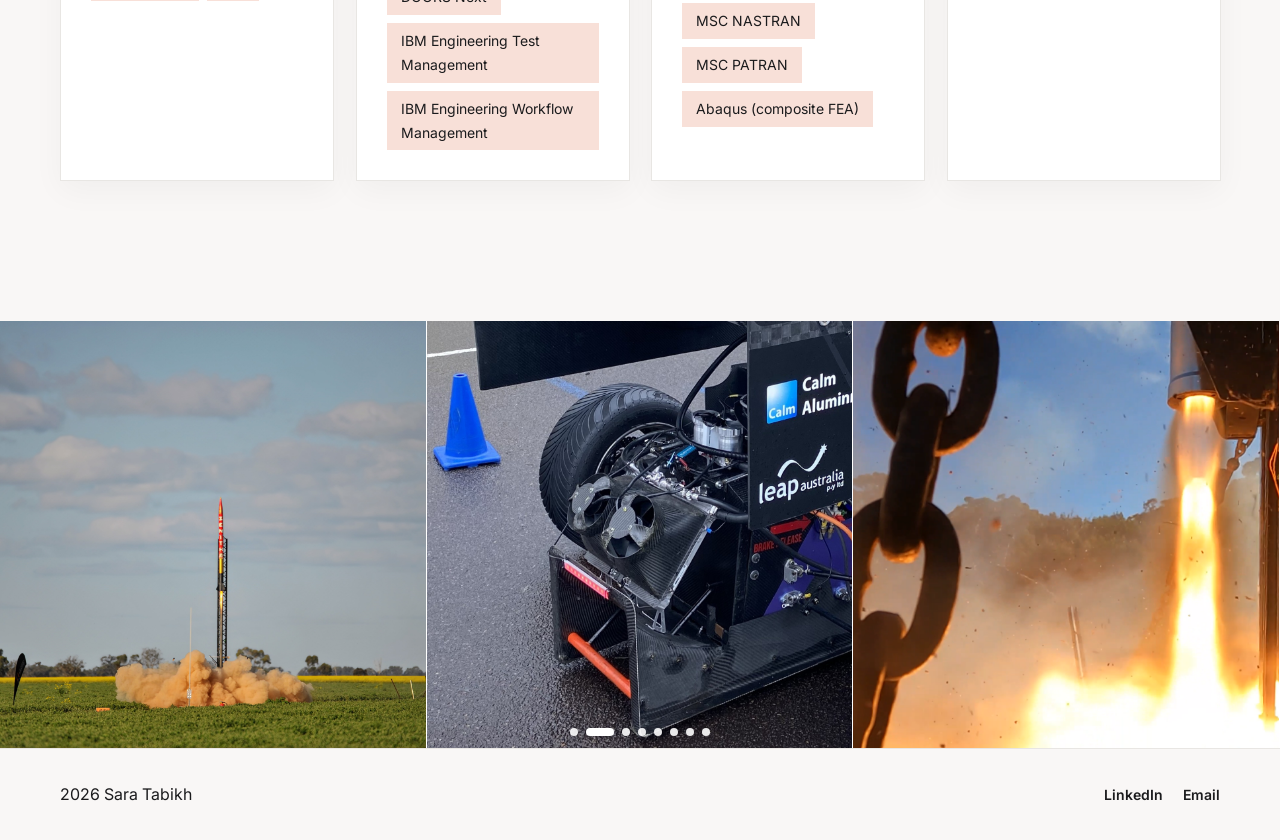
==== commit d3baa4bf: "Updated images" ====
--- a/index.html
+++ b/index.html
@@ -35,7 +35,7 @@
                     <p class="eyebrow">BAE Systems Australia · Monash High Powered Rocketry · Monash Motorsport · Shock Lab Research Group</p>
                     <h1>Sara Tabikh</h1>
                     <p class="hero-description">
-                        Final year aerospace engineering student with a passion for systems engineering and hands-on testing. My technical experience spans across propulsion and aerodynamics, combining rigorous research and design with practical manufacturing to solve complex engineering challenges. Industry experience in systems engineering.
+                        Final year aerospace engineering student with a passion for systems engineering and hands-on testing. My technical experience spans across propulsion and composites, combining rigorous research and design with practical manufacturing to solve complex engineering challenges. Industry experience in systems engineering with BAE Systems Australia.
                     </p>
                     <div class="hero-actions">
                         <a href="projects.html" class="btn btn-primary">View Projects</a>
--- a/style.css
+++ b/style.css
@@ -5,7 +5,7 @@
     --surface: #fdfdfc;
     --accent: #d23b24;
     --accent-hover: #b32a1a;
-    --accent-soft: #d8e8f8; /*pink f8e0d8*/
+    --accent-soft: #f8e0d8; /*pink f8e0d8 blue d8e8f8*/
     --text: #1b1b1d;
     --muted: #595a5e;
     --border: #e8e6e3;
@@ -261,12 +261,15 @@
     width: 100%;
     border-radius: 0;
     box-shadow: 0 18px 36px rgba(25, 25, 28, 0.14);
+    align-self: stretch;
 }
 
 .hero-float img {
     display: block;
     width: 100%;
-    height: auto;
+    height: 100%;
+    object-fit: cover;
+    object-position: 50% 0%;
 }
 
 @media (max-width: 1180px) {
@@ -283,6 +286,12 @@
     .hero-float {
         grid-column: auto;
         max-width: 100%;
+        align-self: auto;
+    }
+
+    .hero-float img {
+        height: auto;
+        object-fit: fill;
     }
 
     .summary-grid {
